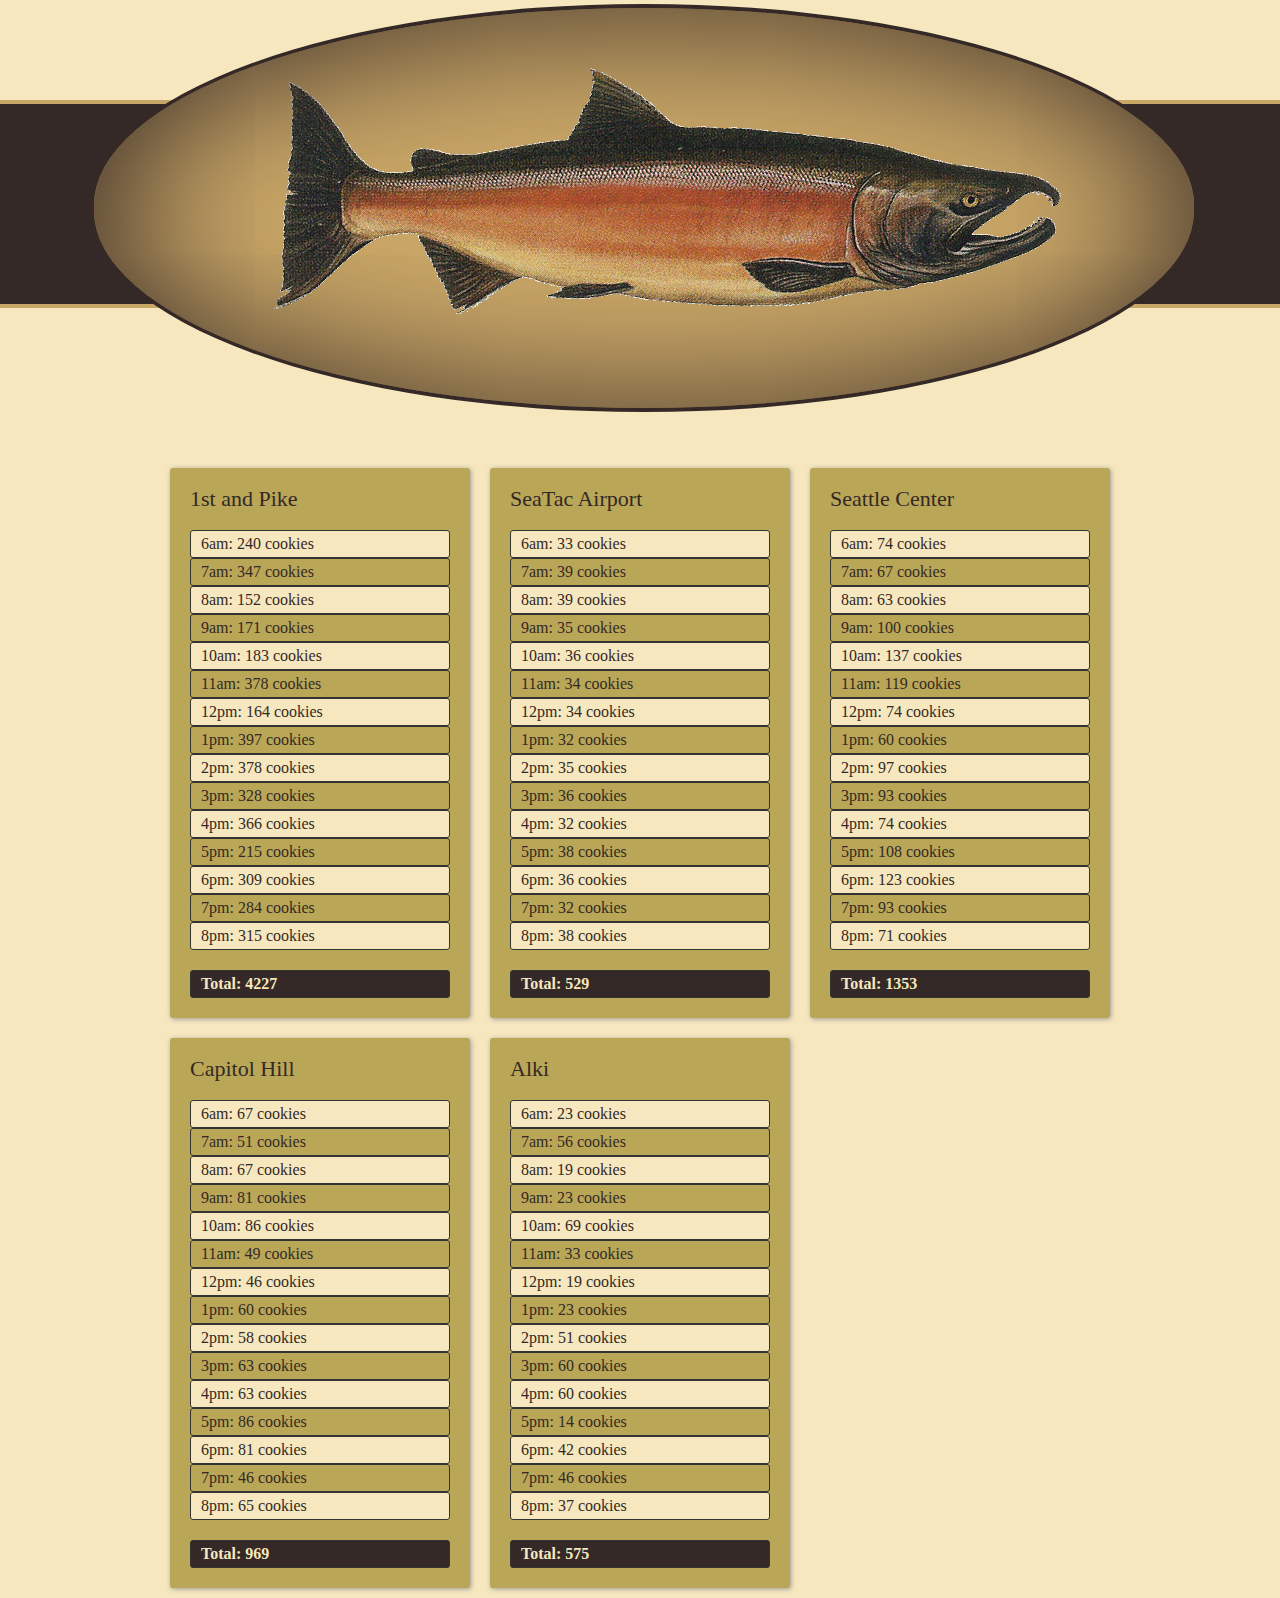
==== sales.html @ 3adad956 "styled sales page" ====
<!DOCTYPE html>
<html>
  <head>
    <meta charset="utf-8">
    <title>Pat's Salmon Cookies - sales</title>
    <link rel="stylesheet" href="reset.css">
    <link rel="stylesheet" href="style.css">
  </head>
  <body>
<header>
  <div class="logo-img-wrap">
    <div class="logo-img">
    </div>
  </div>
</header>
<main>
    <div id="sales-data">    
    </div>
</main>

  </body>
  <script type="text/javascript" src="app.js"></script>
</html>
---- style.css ----
body {
    background: #f6e7be;
}

header {
  width:100%;
  height: 200px;
  background: #342926;
  margin-top: 100px;
  border-top: #caa767 4px solid;
  border-bottom: #caa767 4px solid;
  margin-bottom: 150px;

}

header .logo-img-wrap {
  width: 1100px;
  margin: 0 auto;
  position: relative;
}

header .logo-img {
  position: absolute;
  top: -100px;
  background-image: url('salmon.png');
  background-position: 180px 60px;
  background-repeat: no-repeat;
  margin:0 auto;
  height: 400px;
  width: 1100px;
  background-color: #caa767;
  border-radius: 1100px / 400px;
  border: #342926 4px solid;
  box-shadow: inset #342926 5px 5px 150px;
}


main {
  margin:0 auto;
  width: 960px;
}

section {
  width:300px;
  background:#b9a656;
  margin:10px;
  float:left;
  color:#342926;
  border-radius:3px;
  box-shadow: #999 1px 1px 5px 0;
}

section p {
  font-size: 22px;
  margin: 20px 0 0 20px;
}

section li {
  font-size: 16px;
  padding: 5px 0 5px 10px;
  border:1px solid #333;
  border-radius:3px;
}

section li:last-child{
  margin-top:20px;
  font-weight:bold;
  color: #f6e7be;
  background-color: #342926;
}

section li:nth-child(odd){
  background:#f6e7be;
}

section ul {
  margin:20px;
}
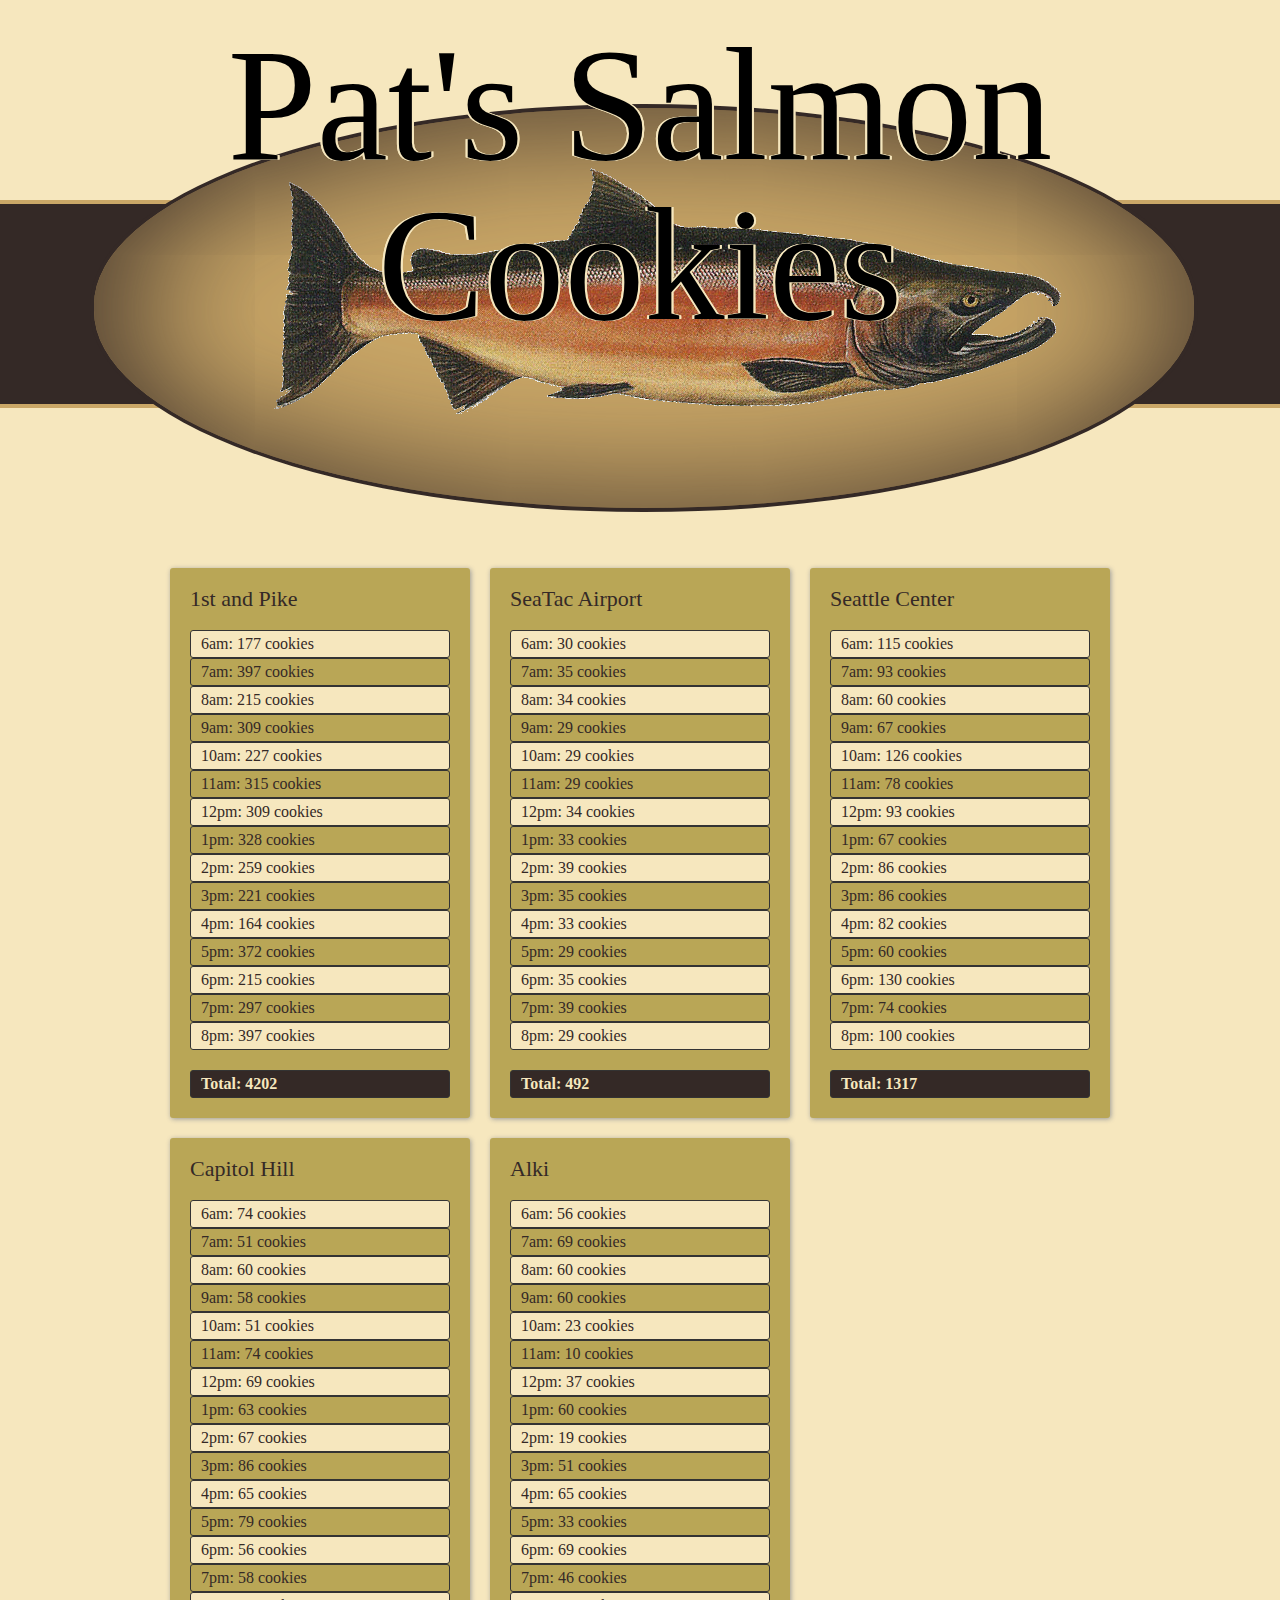
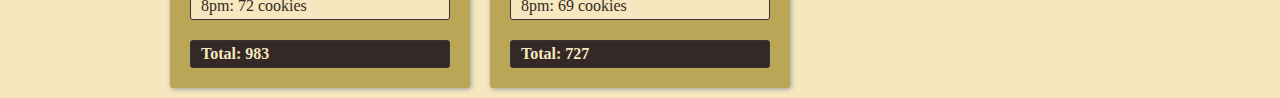
==== commit bab11048: "styled index" ====
--- a/sales.html
+++ b/sales.html
@@ -12,9 +12,10 @@
     <div class="logo-img">
     </div>
   </div>
+  <h1>Pat's Salmon Cookies</h1>
 </header>
 <main>
-    <div id="sales-data">    
+    <div id="sales-data">
     </div>
 </main>
 
--- a/style.css
+++ b/style.css
@@ -6,11 +6,11 @@
   width:100%;
   height: 200px;
   background: #342926;
-  margin-top: 100px;
+  margin-top: 200px;
   border-top: #caa767 4px solid;
   border-bottom: #caa767 4px solid;
   margin-bottom: 150px;
-
+  position: relative:
 }
 
 header .logo-img-wrap {
@@ -34,6 +34,15 @@
   box-shadow: inset #342926 5px 5px 150px;
 }
 
+header h1 {
+  width: 100%;
+  text-align: center;
+  position: absolute;
+  z-index: 9;
+  font-size: 160px;
+  top: 25px;
+  text-shadow: #f6e7be 2px 0px, #f6e7be -2px 0px, #f6e7be 2px 0px, #f6e7be -2px 0px;
+}
 
 main {
   margin:0 auto;
@@ -62,7 +71,7 @@
   border-radius:3px;
 }
 
-section li:last-child{
+#sales-data section li:last-child{
   margin-top:20px;
   font-weight:bold;
   color: #f6e7be;
@@ -76,3 +85,34 @@
 section ul {
   margin:20px;
 }
+#store_locations {
+  width: 400px;
+}
+
+#store_locations ul{
+  margin-top:15px;
+}
+
+#store_locations li{
+  font-size: 24px;
+}
+#store_locations span:first-child{
+  width: 160px;
+  display: inline-block;
+}
+
+#store_locations p {
+  margin-left: 25px;
+}
+
+#store_locations p span:nth-child(2){
+  padding:0 20px;
+  margin:0 20px;
+}
+
+#store_locations li .open-hour{
+  border-left: 1px solid #333;
+  border-right: 1px solid #333;
+  padding:0 20px;
+  margin:0 20px;
+}
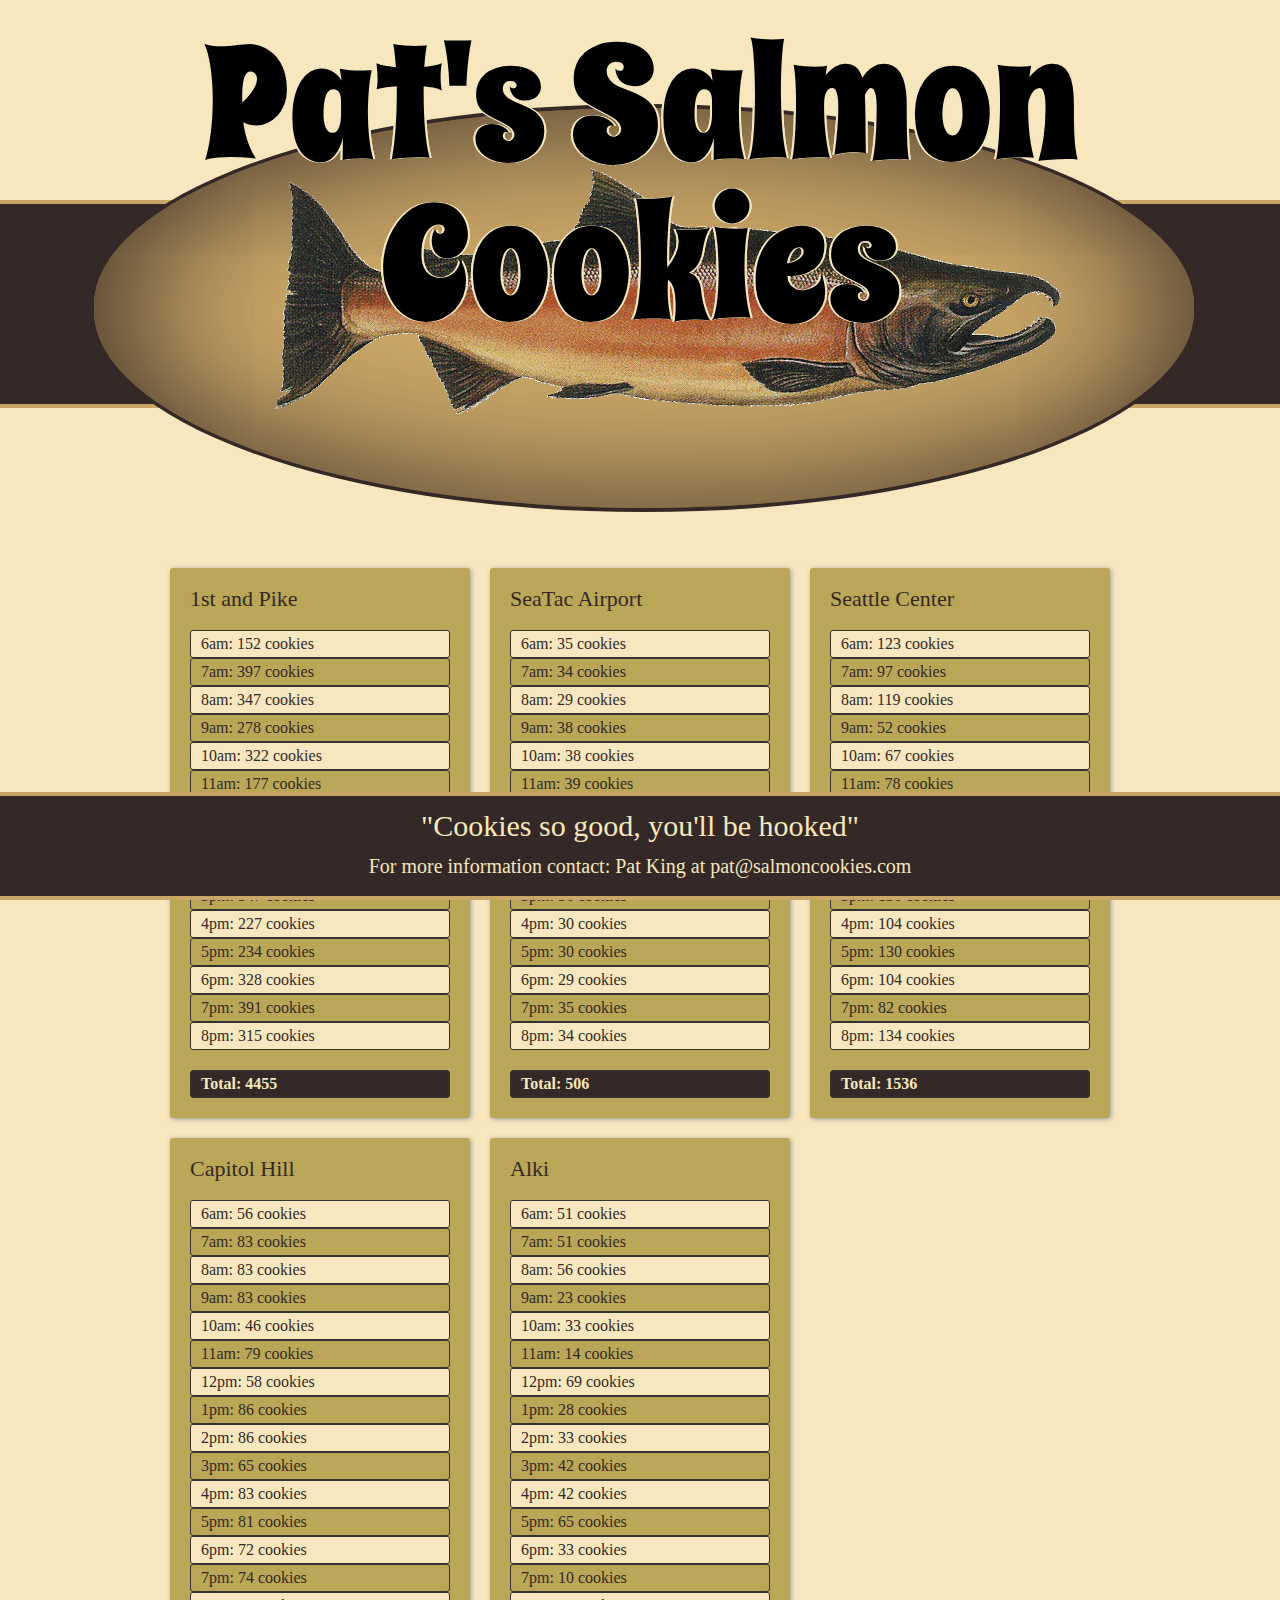
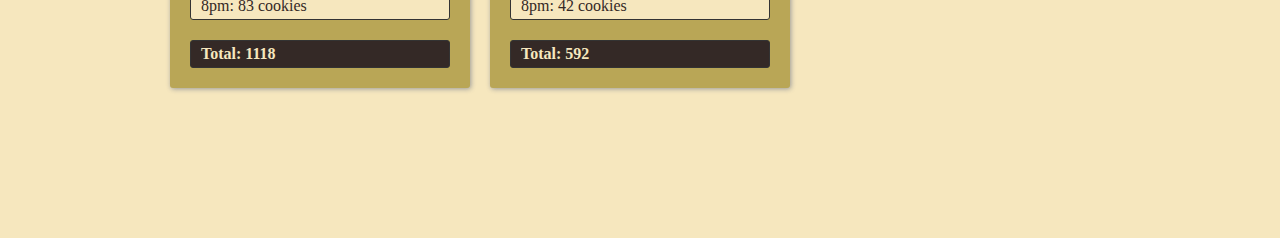
==== commit 1bb04cd1: "finished styling" ====
--- a/sales.html
+++ b/sales.html
@@ -17,8 +17,12 @@
 <main>
     <div id="sales-data">
     </div>
+    <div class=clearFix></div>
 </main>
-
+<footer>
+  <h2>"Cookies so good, you'll be hooked"</h2>
+  <p>For more information contact: Pat King at pat@salmoncookies.com</p>
+</footer>
   </body>
   <script type="text/javascript" src="app.js"></script>
 </html>
--- a/style.css
+++ b/style.css
@@ -1,5 +1,11 @@
+@import url('https://fonts.googleapis.com/css?family=Spicy+Rice');
+
 body {
     background: #f6e7be;
+}
+
+p,h2{
+  font-family: Georgia;
 }
 
 header {
@@ -35,6 +41,7 @@
 }
 
 header h1 {
+  font-family: 'Spicy Rice';
   width: 100%;
   text-align: center;
   position: absolute;
@@ -65,6 +72,7 @@
 }
 
 section li {
+  font-family: Verdana;
   font-size: 16px;
   padding: 5px 0 5px 10px;
   border:1px solid #333;
@@ -86,18 +94,22 @@
   margin:20px;
 }
 #store_locations {
-  width: 400px;
+  float:none;
+  margin:200px auto;
+  width: 470px;
+  padding:20px;
 }
 
 #store_locations ul{
-  margin-top:15px;
+  margin:15px 20px 20px 20px;
+
 }
 
 #store_locations li{
   font-size: 24px;
 }
 #store_locations span:first-child{
-  width: 160px;
+  width: 200px;
   display: inline-block;
 }
 
@@ -106,7 +118,7 @@
 }
 
 #store_locations p span:nth-child(2){
-  padding:0 20px;
+  padding:0 25px;
   margin:0 20px;
 }
 
@@ -116,3 +128,29 @@
   padding:0 20px;
   margin:0 20px;
 }
+
+.clearFix{
+  clear:both;
+  margin-bottom:140px;
+}
+
+footer {
+  position:fixed;
+  bottom:0;
+  width:100%;
+  text-align: center;
+  color: #f6e7be;
+  height:100px;
+  background: #342926;
+  border-top: #caa767 4px solid;
+  border-bottom: #caa767 4px solid;
+}
+
+footer h2 {
+  margin:15px;
+  font-size: 30px;
+}
+
+footer p {
+  font-size: 20px;
+}
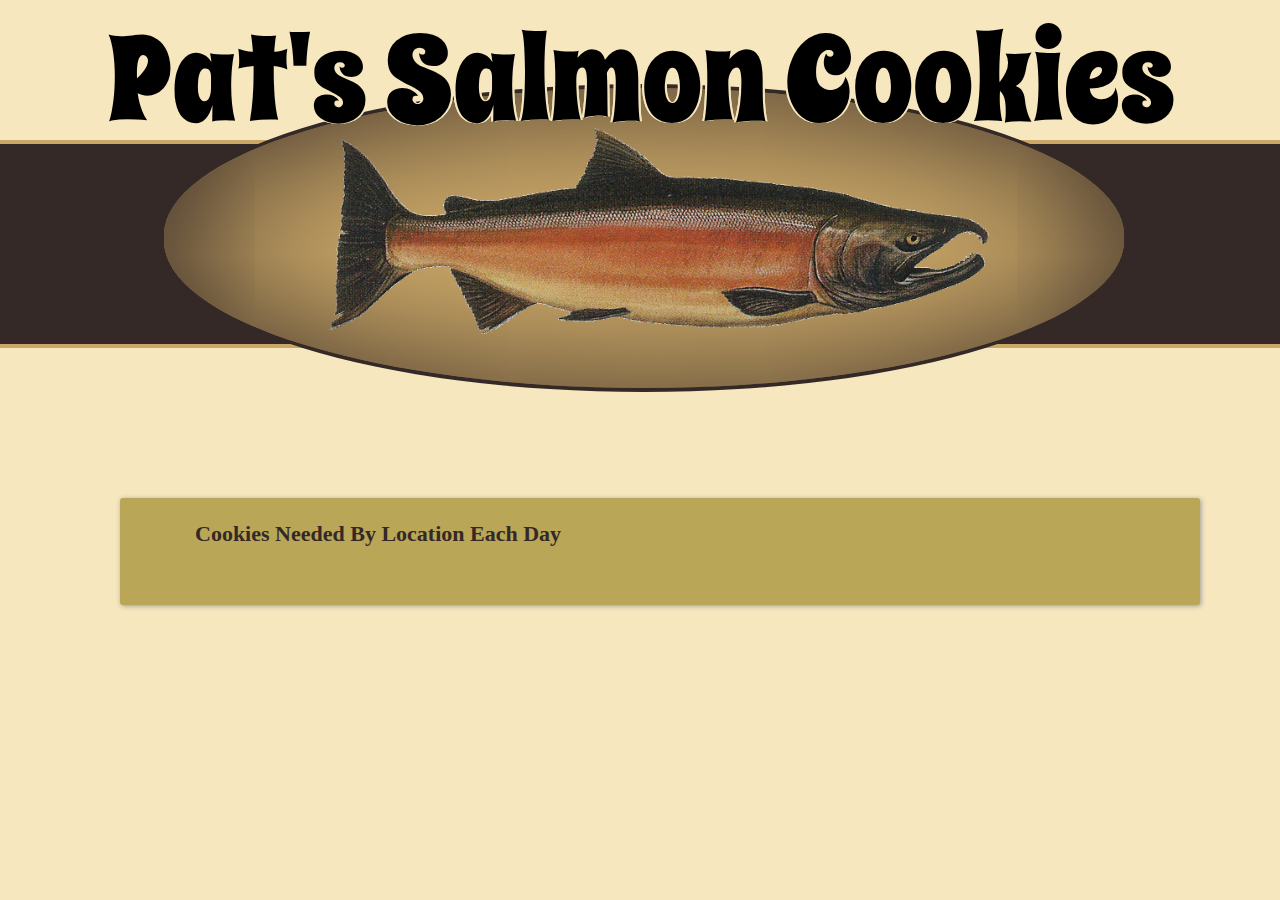
==== commit 7f5a6546: "finished table stying" ====
--- a/sales.html
+++ b/sales.html
@@ -15,9 +15,12 @@
   <h1>Pat's Salmon Cookies</h1>
 </header>
 <main>
-    <div id="sales-data">
-    </div>
-    <div class=clearFix></div>
+    <section class="sales-data">
+      <div>
+        <h2>Cookies Needed By Location Each Day</h2>
+        <table id="sales-table"></table>
+      <div>  
+    </section>
 </main>
 <footer>
   <h2>"Cookies so good, you'll be hooked"</h2>
--- a/style.css
+++ b/style.css
@@ -12,7 +12,7 @@
   width:100%;
   height: 200px;
   background: #342926;
-  margin-top: 200px;
+  margin-top: 140px;
   border-top: #caa767 4px solid;
   border-bottom: #caa767 4px solid;
   margin-bottom: 150px;
@@ -20,22 +20,23 @@
 }
 
 header .logo-img-wrap {
-  width: 1100px;
+  width: 960px;
   margin: 0 auto;
   position: relative;
 }
 
 header .logo-img {
   position: absolute;
-  top: -100px;
+  top: -60px;
   background-image: url('salmon.png');
-  background-position: 180px 60px;
+  background-position: 165px 40px;
+  background-size: 660px;
   background-repeat: no-repeat;
   margin:0 auto;
-  height: 400px;
-  width: 1100px;
+  height: 300px;
+  width: 960px;
   background-color: #caa767;
-  border-radius: 1100px / 400px;
+  border-radius: 960px / 300px;
   border: #342926 4px solid;
   box-shadow: inset #342926 5px 5px 150px;
 }
@@ -46,8 +47,8 @@
   text-align: center;
   position: absolute;
   z-index: 9;
-  font-size: 160px;
-  top: 25px;
+  font-size: 120px;
+  top: 20px;
   text-shadow: #f6e7be 2px 0px, #f6e7be -2px 0px, #f6e7be 2px 0px, #f6e7be -2px 0px;
 }
 
@@ -56,16 +57,123 @@
   width: 960px;
 }
 
-section {
-  width:300px;
+.sales-data {
   background:#b9a656;
-  margin:10px;
-  float:left;
+  margin:0 auto;
   color:#342926;
   border-radius:3px;
   box-shadow: #999 1px 1px 5px 0;
-}
-
+  position: relative;
+  width:100%;
+}
+
+.sales-data div {
+  background:#b9a656;
+  margin:0 auto;
+  color:#342926;
+  border-radius:3px;
+  box-shadow: #999 1px 1px 5px 0;
+  position: absolute;
+  left: -40px;
+  width:1080px;
+  margin-bottom: 120px;
+}
+
+#sales-table {
+  width: 960px;
+  margin: 20px auto;
+  margin-bottom:40px;
+  font-family: Verdana;
+  font-size: 12px;
+}
+
+.sales-data h2 {
+  width: 100%;
+  font-size: 22px;
+  font-weight:bold;
+  margin-top: 25px;
+  margin-left: 75px;
+}
+
+table, th, td, tr {
+  border-collapse: collapse;
+  border:1px solid #333;
+}
+
+table {
+  table-layout: fixed;
+}
+
+tbody tr:nth-child(odd){
+  background:#f6e7be;
+}
+
+td:nth-child(n+1), th:nth-child(n+1) {
+  padding:5px 0;
+  text-align: center;
+}
+
+tbody tr {
+  border-left-width: 3px;
+  border-right-width: 3px;
+}
+
+thead th:nth-child(n+1) {
+  border-top-width: 3px;
+}
+
+th:nth-child(2) {
+  border-left-width: 3px;
+}
+
+tbody tr:first-child  td:first-child {
+  border-top-width: 4px;
+}
+
+tbody tr:last-child {
+  border-bottom-width: 3px;
+}
+
+tbody td:first-child, th{
+  font-weight:bold;
+  color: #f6e7be;
+  background-color: #342926;
+  padding-left:10px;
+  text-align: left;
+}
+
+tbody td:first-child {
+  border-bottom-color:#f6e7be;
+  /*border-right-width: 3px;*/
+
+}
+
+tbody tr:last-child td:first-child{
+  border-bottom-color: #333;
+}
+
+thead th:last-child{
+  border-right-width: 3px;
+  border-right-color: #333;
+}
+
+th {
+  border-right-color:#f6e7be;
+  /*border-bottom-width: 3px;*/
+
+}
+
+th:nth-child(1) {
+ background-color: transparent;
+ border-color: transparent;
+ width:130px;
+}
+
+
+
+
+
+/*
 section p {
   font-size: 22px;
   margin: 20px 0 0 20px;
@@ -132,9 +240,10 @@
 .clearFix{
   clear:both;
   margin-bottom:140px;
-}
+}*/
 
 footer {
+  display: none;
   position:fixed;
   bottom:0;
   width:100%;
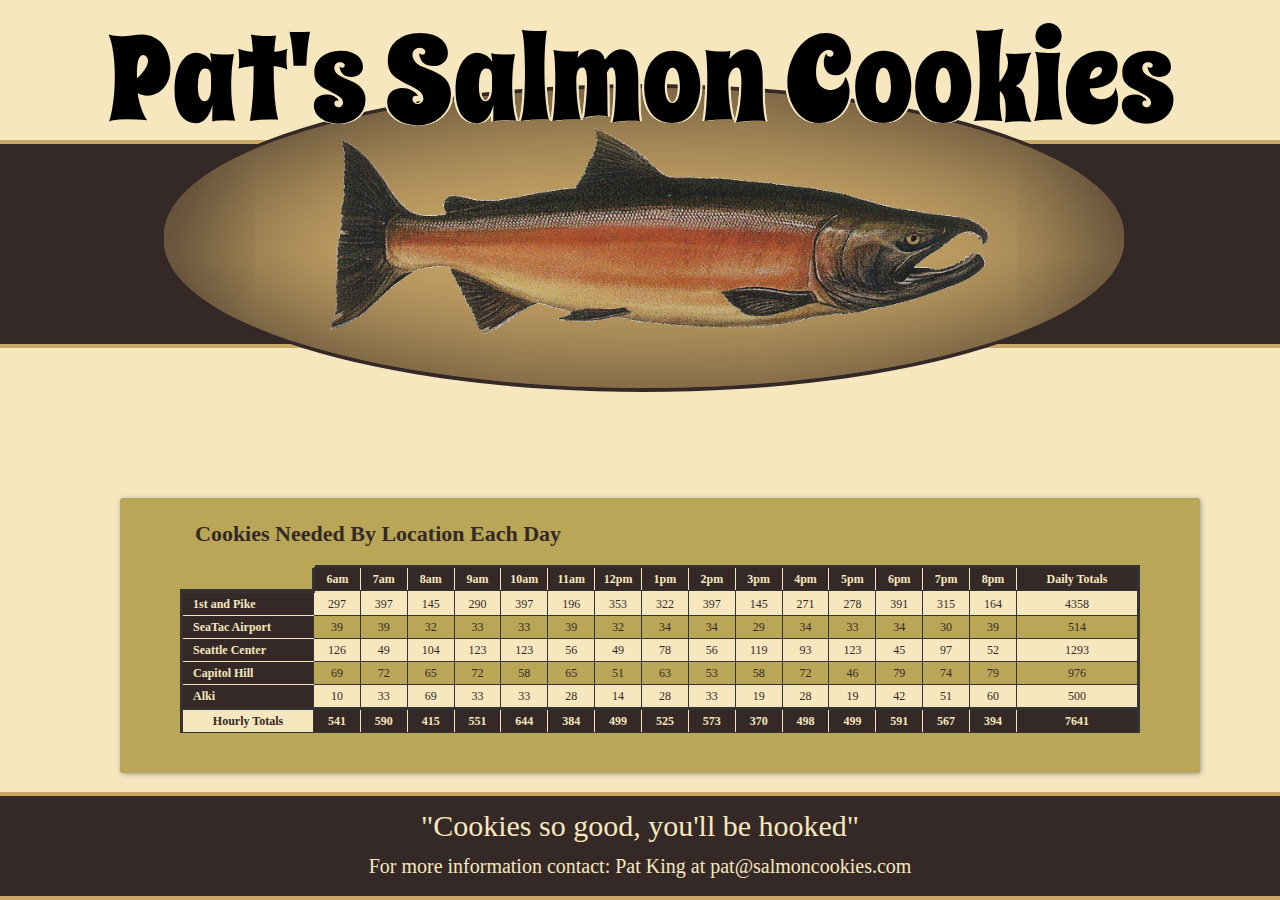
==== commit 97e121c7: "added comments" ====
--- a/sales.html
+++ b/sales.html
@@ -19,7 +19,7 @@
       <div>
         <h2>Cookies Needed By Location Each Day</h2>
         <table id="sales-table"></table>
-      <div>  
+      <div>
     </section>
 </main>
 <footer>
--- a/style.css
+++ b/style.css
@@ -134,7 +134,7 @@
   border-bottom-width: 3px;
 }
 
-tbody td:first-child, th{
+tbody td:first-child, th, tfoot tr{
   font-weight:bold;
   color: #f6e7be;
   background-color: #342926;
@@ -152,15 +152,27 @@
   border-bottom-color: #333;
 }
 
-thead th:last-child{
+thead th:last-child, tfoot tr td:last-child{
   border-right-width: 3px;
   border-right-color: #333;
-}
-
-th {
+  width: 120px;
+}
+
+tfoot tr td:first-child {
+  background:#f6e7be;
+  color: #342926;
+  border-left-width: 3px;
+  border-top-color: #333;
+  border-right-color: #333;
+}
+
+tfoot tr td:nth-child(2){
+  border-left-color: #333;
+}
+
+th, tfoot tr td{
   border-right-color:#f6e7be;
   /*border-bottom-width: 3px;*/
-
 }
 
 th:nth-child(1) {
@@ -169,81 +181,12 @@
  width:130px;
 }
 
-
-
-
-
-/*
-section p {
-  font-size: 22px;
-  margin: 20px 0 0 20px;
-}
-
-section li {
-  font-family: Verdana;
-  font-size: 16px;
-  padding: 5px 0 5px 10px;
-  border:1px solid #333;
-  border-radius:3px;
-}
-
-#sales-data section li:last-child{
-  margin-top:20px;
-  font-weight:bold;
-  color: #f6e7be;
-  background-color: #342926;
-}
-
-section li:nth-child(odd){
-  background:#f6e7be;
-}
-
-section ul {
-  margin:20px;
-}
-#store_locations {
-  float:none;
-  margin:200px auto;
-  width: 470px;
-  padding:20px;
-}
-
-#store_locations ul{
-  margin:15px 20px 20px 20px;
-
-}
-
-#store_locations li{
-  font-size: 24px;
-}
-#store_locations span:first-child{
-  width: 200px;
-  display: inline-block;
-}
-
-#store_locations p {
-  margin-left: 25px;
-}
-
-#store_locations p span:nth-child(2){
-  padding:0 25px;
-  margin:0 20px;
-}
-
-#store_locations li .open-hour{
-  border-left: 1px solid #333;
-  border-right: 1px solid #333;
-  padding:0 20px;
-  margin:0 20px;
-}
-
-.clearFix{
-  clear:both;
-  margin-bottom:140px;
-}*/
+tfoot tr {
+
+}
+
 
 footer {
-  display: none;
   position:fixed;
   bottom:0;
   width:100%;
@@ -263,3 +206,73 @@
 footer p {
   font-size: 20px;
 }
+
+/************************************/
+/* Still Using on Index.html for now*/
+section p {
+  font-size: 22px;
+  margin: 20px 0 0 20px;
+}
+
+section li {
+  font-family: Verdana;
+  font-size: 16px;
+  padding: 5px 0 5px 10px;
+  border:1px solid #333;
+  border-radius:3px;
+}
+
+section li:nth-child(odd){
+  background:#f6e7be;
+}
+
+section ul {
+  margin:20px;
+}
+
+#store_locations{
+  background:#b9a656;
+  color:#342926;
+  border-radius:3px;
+  box-shadow: #999 1px 1px 5px 0;
+  position: relative;
+  margin:100px auto;
+  width: 470px;
+  padding:20px;
+}
+
+#store_locations ul{
+  margin:15px 20px 20px 20px;
+
+}
+
+#store_locations li{
+  font-size: 24px;
+}
+#store_locations span:first-child{
+  width: 200px;
+  display: inline-block;
+}
+
+#store_locations p {
+  margin-left: 25px;
+}
+
+#store_locations p span:nth-child(2){
+  padding:0 25px;
+  margin:0 20px;
+}
+
+#store_locations li .open-hour{
+  border-left: 1px solid #333;
+  border-right: 1px solid #333;
+  padding:0 20px;
+  margin:0 20px;
+}
+
+.clearFix{
+  clear:both;
+  margin-bottom:140px;
+}
+/***************/
+/***************/
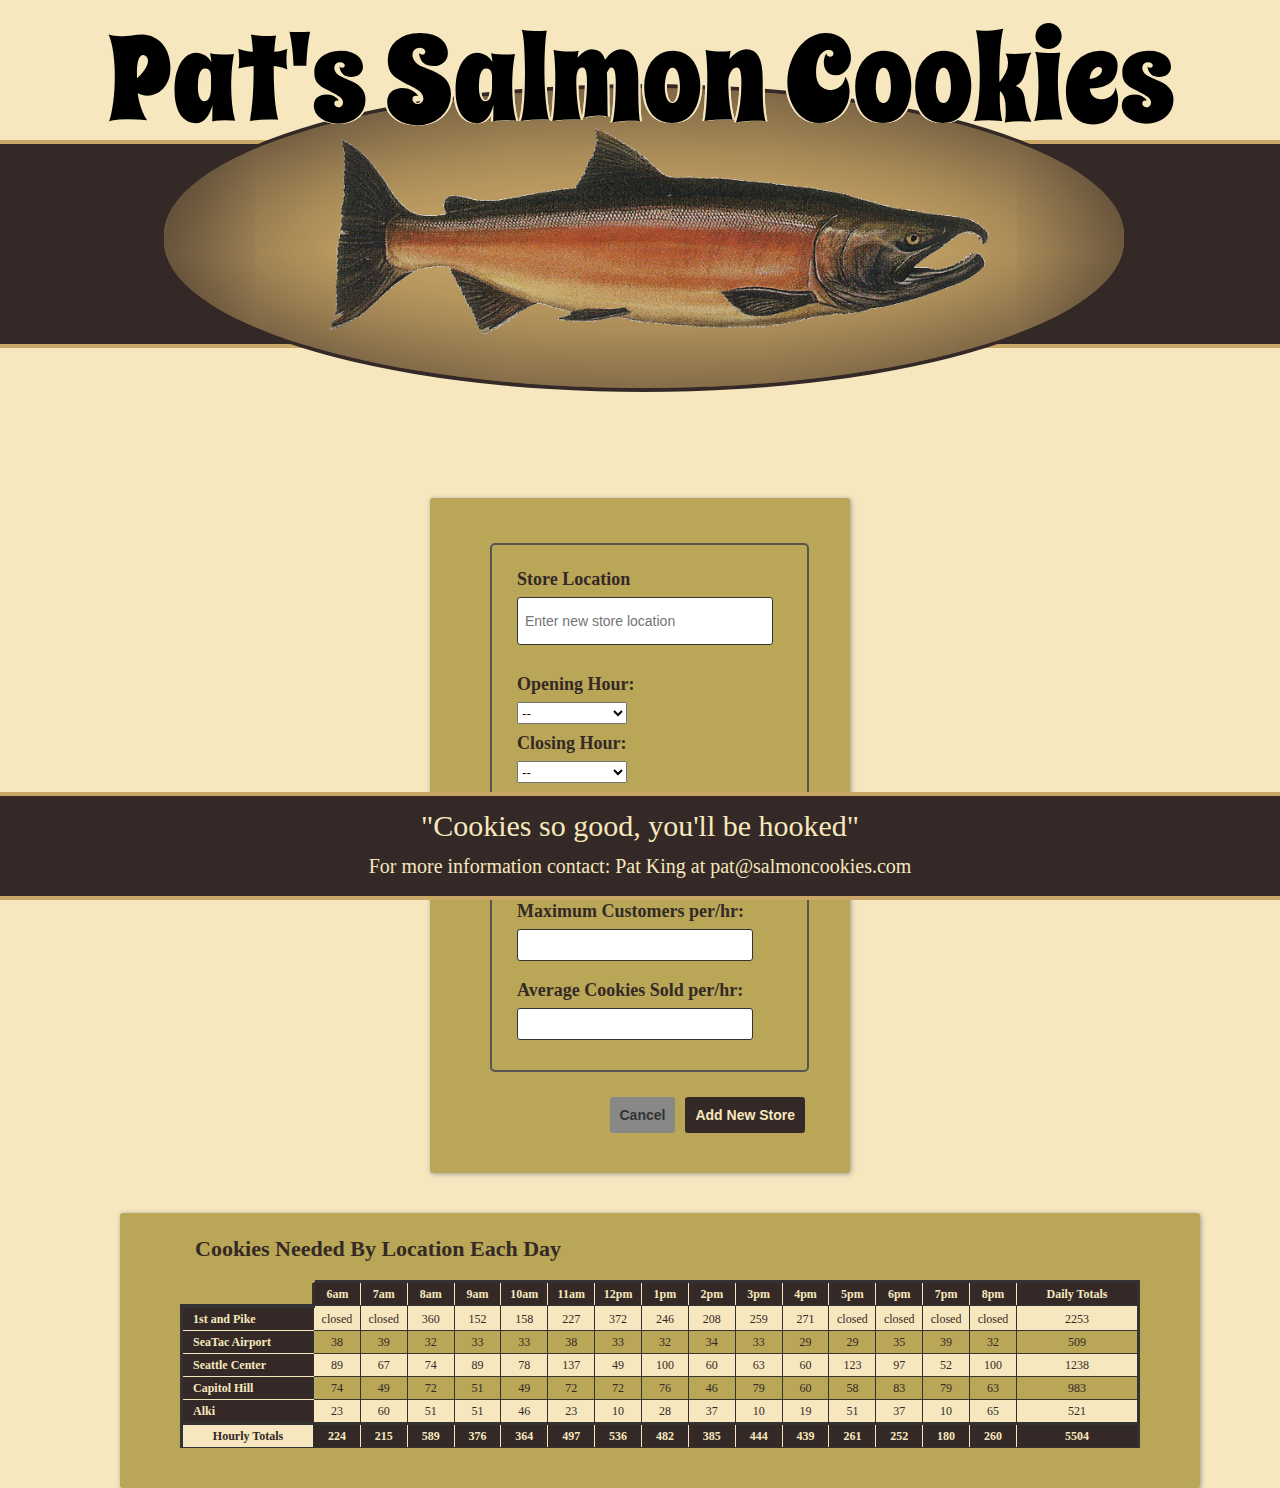
==== commit c62aae08: "added form" ====
--- a/sales.html
+++ b/sales.html
@@ -15,12 +15,80 @@
   <h1>Pat's Salmon Cookies</h1>
 </header>
 <main>
-    <section class="sales-data">
+  <section id='table_editor'>
+    <form id="sample_form">
+      <div class="form_border">
+    <fieldset>
+      <label for="store_location">Store Location</label>
+        <input type="text" name="store_location" placeholder="Enter new store location" required>
+    </fieldset>
+    <fieldset>
       <div>
-        <h2>Cookies Needed By Location Each Day</h2>
-        <table id="sales-table"></table>
+        <label for="open">Opening Hour:</label>
+        <select name="open" required>
+          <option disabled selected value> -- </option>
+          <option value="6am"> 6 AM</option>
+          <option value="7am"> 7 AM</option>
+          <option value="8am"> 8 AM</option>
+          <option value="9am"> 9 AM</option>
+          <option value="10am">10 AM</option>
+          <option value="11am">11 AM</option>
+          <option value="12pm">12 PM</option>
+          <option value="1pm"> 1 PM</option>
+          <option value="2pm"> 2 PM</option>
+          <option value="3pm"> 3 PM</option>
+          <option value="4pm"> 4 PM</option>
+          <option value="5pm"> 5 PM</option>
+          <option value="6pm"> 6 PM</option>
+          <option value="7pm"> 7 PM</option>
+          <option value="8pm"> 8 PM</option>
+        </select>
+      </div>
       <div>
-    </section>
+        <label for="close">Closing Hour:</label>
+        <select name="open" required>
+          <option disabled selected value> -- </option>
+          <option value="6am"> 6 AM</option>
+          <option value="7am"> 7 AM</option>
+          <option value="8am"> 8 AM</option>
+          <option value="9am"> 9 AM</option>
+          <option value="10am">10 AM</option>
+          <option value="11am">11 AM</option>
+          <option value="12pm">12 PM</option>
+          <option value="1pm"> 1 PM</option>
+          <option value="2pm"> 2 PM</option>
+          <option value="3pm"> 3 PM</option>
+          <option value="4pm"> 4 PM</option>
+          <option value="5pm"> 5 PM</option>
+          <option value="6pm"> 6 PM</option>
+          <option value="7pm"> 7 PM</option>
+          <option value="8pm"> 8 PM</option>
+        </select>
+      </div>
+    </fieldset>
+    <fieldset>
+      <label for="min_customers">Minimum Customers per/hr:</label>
+      <input type="number" name="min_customers" required>
+      <label for="max_customers">Maximum Customers per/hr:</label>
+      <input type="number" name="max_customers" required>
+      <label for="average_cookies">Average Cookies Sold per/hr:</label>
+      <input type="number" name="average_cookies" required>
+    </fieldset>
+  </div>
+    <fieldset>
+      <button id="submit_btn" type="submitt">Add New  Store</button>
+      <button id="cancel_btn" formnovalidate>Cancel</button>
+
+
+    </fieldset>
+  </form>
+  </section>
+  <section class="sales-data">
+    <div>
+      <h2>Cookies Needed By Location Each Day</h2>
+      <table id="sales-table"></table>
+    <div>
+  </section>
 </main>
 <footer>
   <h2>"Cookies so good, you'll be hooked"</h2>
--- a/style.css
+++ b/style.css
@@ -207,6 +207,117 @@
   font-size: 20px;
 }
 
+/* form style*/
+
+#table_editor{
+  background:#b9a656;
+  margin:40px auto;
+  color:#342926;
+  border-radius:3px;
+  box-shadow: #999 1px 1px 5px 0;
+  width:400px;
+  padding:10px;
+}
+
+form{
+  margin:0 auto;
+  /*border: 2px solid #555;
+  border-radius: 5px;*/
+  padding:20px;
+  width:300px;
+
+}
+
+.form_border{
+  border: 2px solid #555;
+  border-radius: 5px;
+  margin:15px auto;
+  width:300px;
+  padding-left:15px;
+  padding-top:15px;
+}
+
+fieldset {
+  padding:10px;
+  border: 0;
+  margin-bottom:10px;
+}
+
+fieldset div{
+  margin-right:30px;
+  float: left;
+}
+
+fieldset:last-child{
+  width:315px;
+  margin:0;
+}
+
+label{
+  font-weight: bold;
+  font-size: 18px;
+  display: block;
+  padding-bottom: 2px;
+}
+
+input{
+  margin-top:7px;
+}
+
+select {
+  margin-top:7px;
+  width:110px;
+  height:22px;
+  margin-bottom:10px;
+}
+
+input[type="text"]{
+  padding: 7px;
+  border: solid 1px #333;
+  border-radius:  3px;
+  width:240px;
+  height:32px;
+  font-size: 14px;
+  margin-top: 7px;
+}
+
+input[type="number"]{
+  padding: 7px;
+  border: solid 1px #333;
+  border-radius:  3px;
+  width:220px;
+  height:16px;
+  font-size: 14px;
+  margin-top: 7px;
+  margin-bottom: 20px;
+}
+
+
+
+/*
+input[type="text"]:focus{
+  background: #000;
+  color: #FFF;
+  }
+*/
+  button {
+    padding:10px;
+    border-radius:3px;
+    border: none;
+    cursor: pointer;
+    margin-right:10px;
+    float: right;
+    color: #f6e7be;
+    background: #342926;
+    font-weight: bold;
+    font-size: 14px;
+  }
+
+  #cancel_btn{
+    background: #888;
+    color:#333;
+  }
+
 /************************************/
 /* Still Using on Index.html for now*/
 section p {
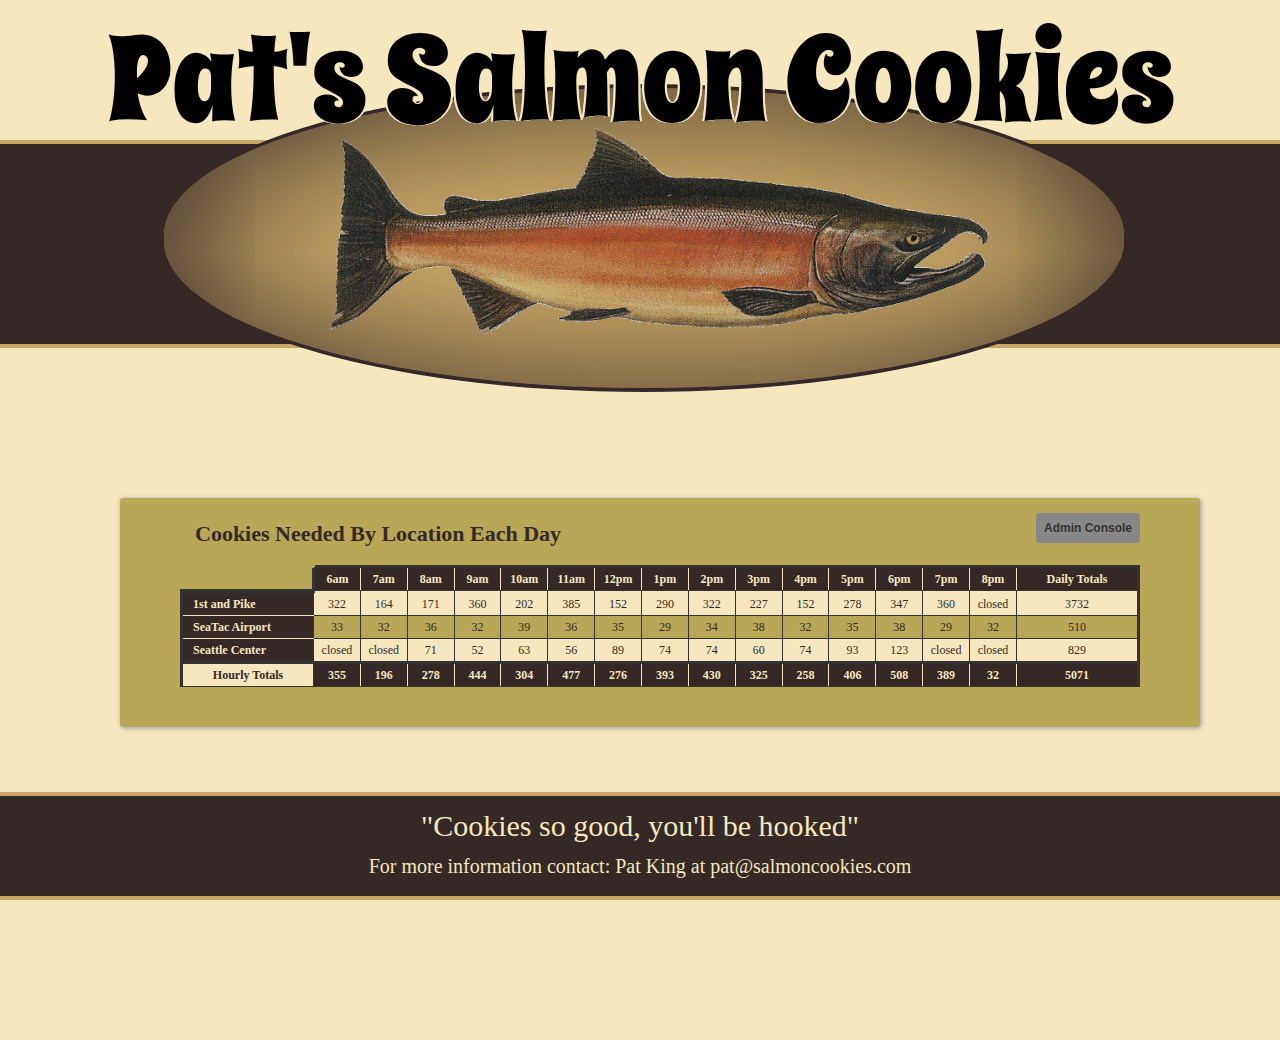
==== commit 91a06bd4: "finsihed Form functionality" ====
--- a/sales.html
+++ b/sales.html
@@ -15,76 +15,77 @@
   <h1>Pat's Salmon Cookies</h1>
 </header>
 <main>
-  <section id='table_editor'>
-    <form id="sample_form">
-      <div class="form_border">
-    <fieldset>
-      <label for="store_location">Store Location</label>
-        <input type="text" name="store_location" placeholder="Enter new store location" required>
-    </fieldset>
-    <fieldset>
-      <div>
-        <label for="open">Opening Hour:</label>
-        <select name="open" required>
-          <option disabled selected value> -- </option>
-          <option value="6am"> 6 AM</option>
-          <option value="7am"> 7 AM</option>
-          <option value="8am"> 8 AM</option>
-          <option value="9am"> 9 AM</option>
-          <option value="10am">10 AM</option>
-          <option value="11am">11 AM</option>
-          <option value="12pm">12 PM</option>
-          <option value="1pm"> 1 PM</option>
-          <option value="2pm"> 2 PM</option>
-          <option value="3pm"> 3 PM</option>
-          <option value="4pm"> 4 PM</option>
-          <option value="5pm"> 5 PM</option>
-          <option value="6pm"> 6 PM</option>
-          <option value="7pm"> 7 PM</option>
-          <option value="8pm"> 8 PM</option>
-        </select>
-      </div>
-      <div>
-        <label for="close">Closing Hour:</label>
-        <select name="open" required>
-          <option disabled selected value> -- </option>
-          <option value="6am"> 6 AM</option>
-          <option value="7am"> 7 AM</option>
-          <option value="8am"> 8 AM</option>
-          <option value="9am"> 9 AM</option>
-          <option value="10am">10 AM</option>
-          <option value="11am">11 AM</option>
-          <option value="12pm">12 PM</option>
-          <option value="1pm"> 1 PM</option>
-          <option value="2pm"> 2 PM</option>
-          <option value="3pm"> 3 PM</option>
-          <option value="4pm"> 4 PM</option>
-          <option value="5pm"> 5 PM</option>
-          <option value="6pm"> 6 PM</option>
-          <option value="7pm"> 7 PM</option>
-          <option value="8pm"> 8 PM</option>
-        </select>
-      </div>
-    </fieldset>
-    <fieldset>
-      <label for="min_customers">Minimum Customers per/hr:</label>
-      <input type="number" name="min_customers" required>
-      <label for="max_customers">Maximum Customers per/hr:</label>
-      <input type="number" name="max_customers" required>
-      <label for="average_cookies">Average Cookies Sold per/hr:</label>
-      <input type="number" name="average_cookies" required>
-    </fieldset>
+  <div class="table_editor_wrap">
+    <section id='table_editor'>
+      <form id="admin_form">
+        <div class="form_border">
+      <fieldset>
+        <label for="store_location">Store Location</label>
+          <input type="text" name="store_location" placeholder="Enter new store location" required>
+      </fieldset>
+      <fieldset>
+        <div>
+          <label for="open">Opening Hour:</label>
+          <select name="open" required>
+            <option disabled selected value> -- </option>
+            <option value="6am"> 6 AM</option>
+            <option value="7am"> 7 AM</option>
+            <option value="8am"> 8 AM</option>
+            <option value="9am"> 9 AM</option>
+            <option value="10am">10 AM</option>
+            <option value="11am">11 AM</option>
+            <option value="12pm">12 PM</option>
+            <option value="1pm"> 1 PM</option>
+            <option value="2pm"> 2 PM</option>
+            <option value="3pm"> 3 PM</option>
+            <option value="4pm"> 4 PM</option>
+            <option value="5pm"> 5 PM</option>
+            <option value="6pm"> 6 PM</option>
+            <option value="7pm"> 7 PM</option>
+            <option value="8pm"> 8 PM</option>
+          </select>
+        </div>
+        <div>
+          <label for="close">Closing Hour:</label>
+          <select name="close" required>
+            <option disabled selected value> -- </option>
+            <option value="6am"> 6 AM</option>
+            <option value="7am"> 7 AM</option>
+            <option value="8am"> 8 AM</option>
+            <option value="9am"> 9 AM</option>
+            <option value="10am">10 AM</option>
+            <option value="11am">11 AM</option>
+            <option value="12pm">12 PM</option>
+            <option value="1pm"> 1 PM</option>
+            <option value="2pm"> 2 PM</option>
+            <option value="3pm"> 3 PM</option>
+            <option value="4pm"> 4 PM</option>
+            <option value="5pm"> 5 PM</option>
+            <option value="6pm"> 6 PM</option>
+            <option value="7pm"> 7 PM</option>
+            <option value="8pm"> 8 PM</option>
+          </select>
+        </div>
+      </fieldset>
+      <fieldset>
+        <label for="min_customers">Minimum Customers per/hr:</label>
+        <input type="number" name="min_customers" required>
+        <label for="max_customers">Maximum Customers per/hr:</label>
+        <input type="number" name="max_customers" required>
+        <label for="average_cookies">Average Cookies Sold per/hr:</label>
+        <input type="number" step=".1" name="average_cookies" required>
+      </fieldset>
+    </div>
+      <fieldset>
+        <button id="submit_btn" type="submitt">Add New  Store</button>
+        <button id="cancel_btn" formnovalidate>Cancel</button>
+      </fieldset>
+    </form>
+    </section>
   </div>
-    <fieldset>
-      <button id="submit_btn" type="submitt">Add New  Store</button>
-      <button id="cancel_btn" formnovalidate>Cancel</button>
-
-
-    </fieldset>
-  </form>
-  </section>
   <section class="sales-data">
     <div>
+      <button id="open_editor_btn" >Admin Console</button>
       <h2>Cookies Needed By Location Each Day</h2>
       <table id="sales-table"></table>
     <div>
--- a/style.css
+++ b/style.css
@@ -2,6 +2,7 @@
 
 body {
     background: #f6e7be;
+    height: 100vh;
 }
 
 p,h2{
@@ -209,7 +210,18 @@
 
 /* form style*/
 
+.table_editor_wrap{
+  margin: 0 auto;
+  width: 400px;
+  position: relative;
+
+}
+
 #table_editor{
+  bottom: -380px;
+  z-index: 11;
+  position: absolute;
+  display: none;
   background:#b9a656;
   margin:40px auto;
   color:#342926;
@@ -318,6 +330,20 @@
     color:#333;
   }
 
+  #open_editor_btn{
+    background: #888;
+    color: #333;
+    padding: 8px;
+    border-radius: 3px;
+    border: none;
+    cursor: pointer;
+    margin-right: 60px;
+    margin-top: 15px;
+    font-weight: bold;
+    font-size: 12px;
+    float: right;
+  }
+
 /************************************/
 /* Still Using on Index.html for now*/
 section p {
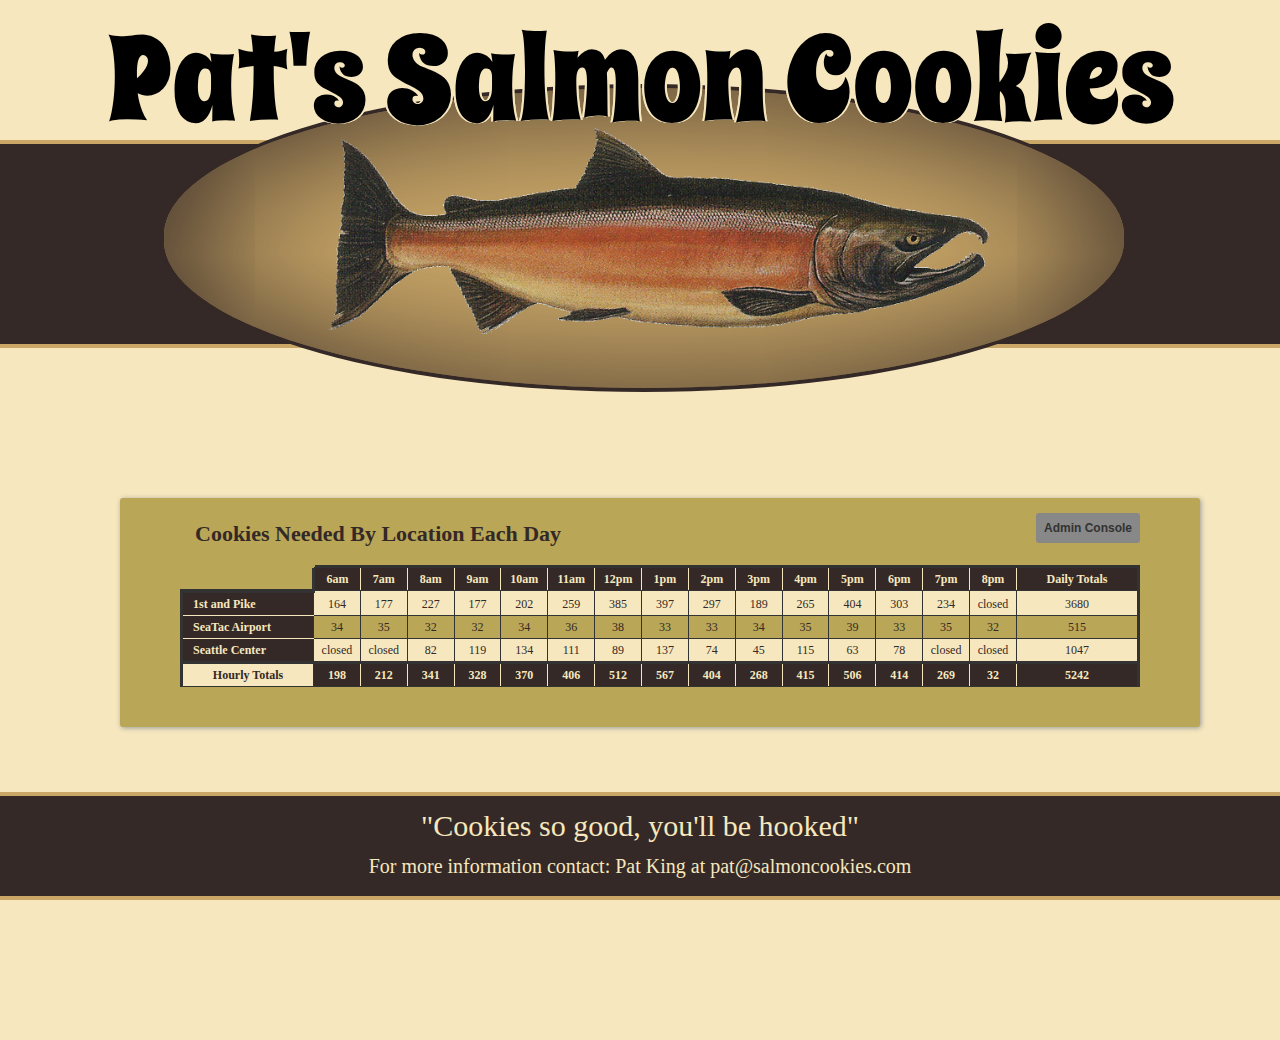
==== commit ece112f1: "working on edit" ====
--- a/sales.html
+++ b/sales.html
@@ -17,8 +17,13 @@
 <main>
   <div class="table_editor_wrap">
     <section id='table_editor'>
+      <div class="tabs"><span id="left_tab" class="active">Add Store</span><span id="right_tab">Edit Store</span></div>
+
       <form id="admin_form">
         <div class="form_border">
+          <ul id="edit_store" >
+            <li>Edit Store</li>
+          </ul>
       <fieldset>
         <label for="store_location">Store Location</label>
           <input type="text" name="store_location" placeholder="Enter new store location" required>
--- a/style.css
+++ b/style.css
@@ -218,17 +218,27 @@
 }
 
 #table_editor{
-  bottom: -380px;
+  /*bottom: -380px;*/
+  top:0;
   z-index: 11;
   position: absolute;
-  display: none;
+  /*display: none;*/
   background:#b9a656;
   margin:40px auto;
   color:#342926;
   border-radius:3px;
   box-shadow: #999 1px 1px 5px 0;
   width:400px;
+  /*padding:10px;*/
+  max-height: 0;
+  overflow:hidden;
+  transition: top 350ms, max-height 350ms;
+}
+
+#table_editor.active{
   padding:10px;
+  max-height: 680px;
+  top:-280px;
 }
 
 form{
@@ -344,6 +354,71 @@
     float: right;
   }
 
+  .tabs{
+    width:300px;
+    margin:0 auto;
+    padding-left: 4px;
+  }
+  .tabs span{
+    padding: 5px;
+    float: left;
+    border-top-left-radius: 5px;
+    border-top-right-radius: 5px;
+    border-top: 2px solid #555;
+    margin-top: 8px;
+    opacity: .7;
+  }
+
+  #left_tab{
+    border-left: 2px solid #555;
+
+  }
+
+  #right_tab{
+    border-right: 2px solid #555;
+  }
+
+
+.tabs .active{
+  border-left: 2px solid #555;
+  border-right: 2px solid #555;
+  background: #888;
+  opacity: 1;
+  box-shadow: 1px 0px 1px  0 #333;
+}
+
+#edit_store {
+  margin:0 10px;
+  max-height:0;
+  overflow:hidden;
+  width: 260px;
+  transition: 350ms all;
+}
+
+#edit_store.active{
+  margin:10px;
+  max-height: 42px;
+  overflow: hidden;
+}
+
+#edit_store.active.show_li{
+  max-height: 600px;
+  overflow:auto;
+  transition: max-height 350ms;
+}
+
+#edit_store li{
+  background:#fff;
+  border-rdius:3px;
+  border:1px solid #342926;
+  padding: 12px;
+}
+
+#edit_store li:nth-of-type(n+2){
+  /*display: none;*/
+}
+
+
 /************************************/
 /* Still Using on Index.html for now*/
 section p {
